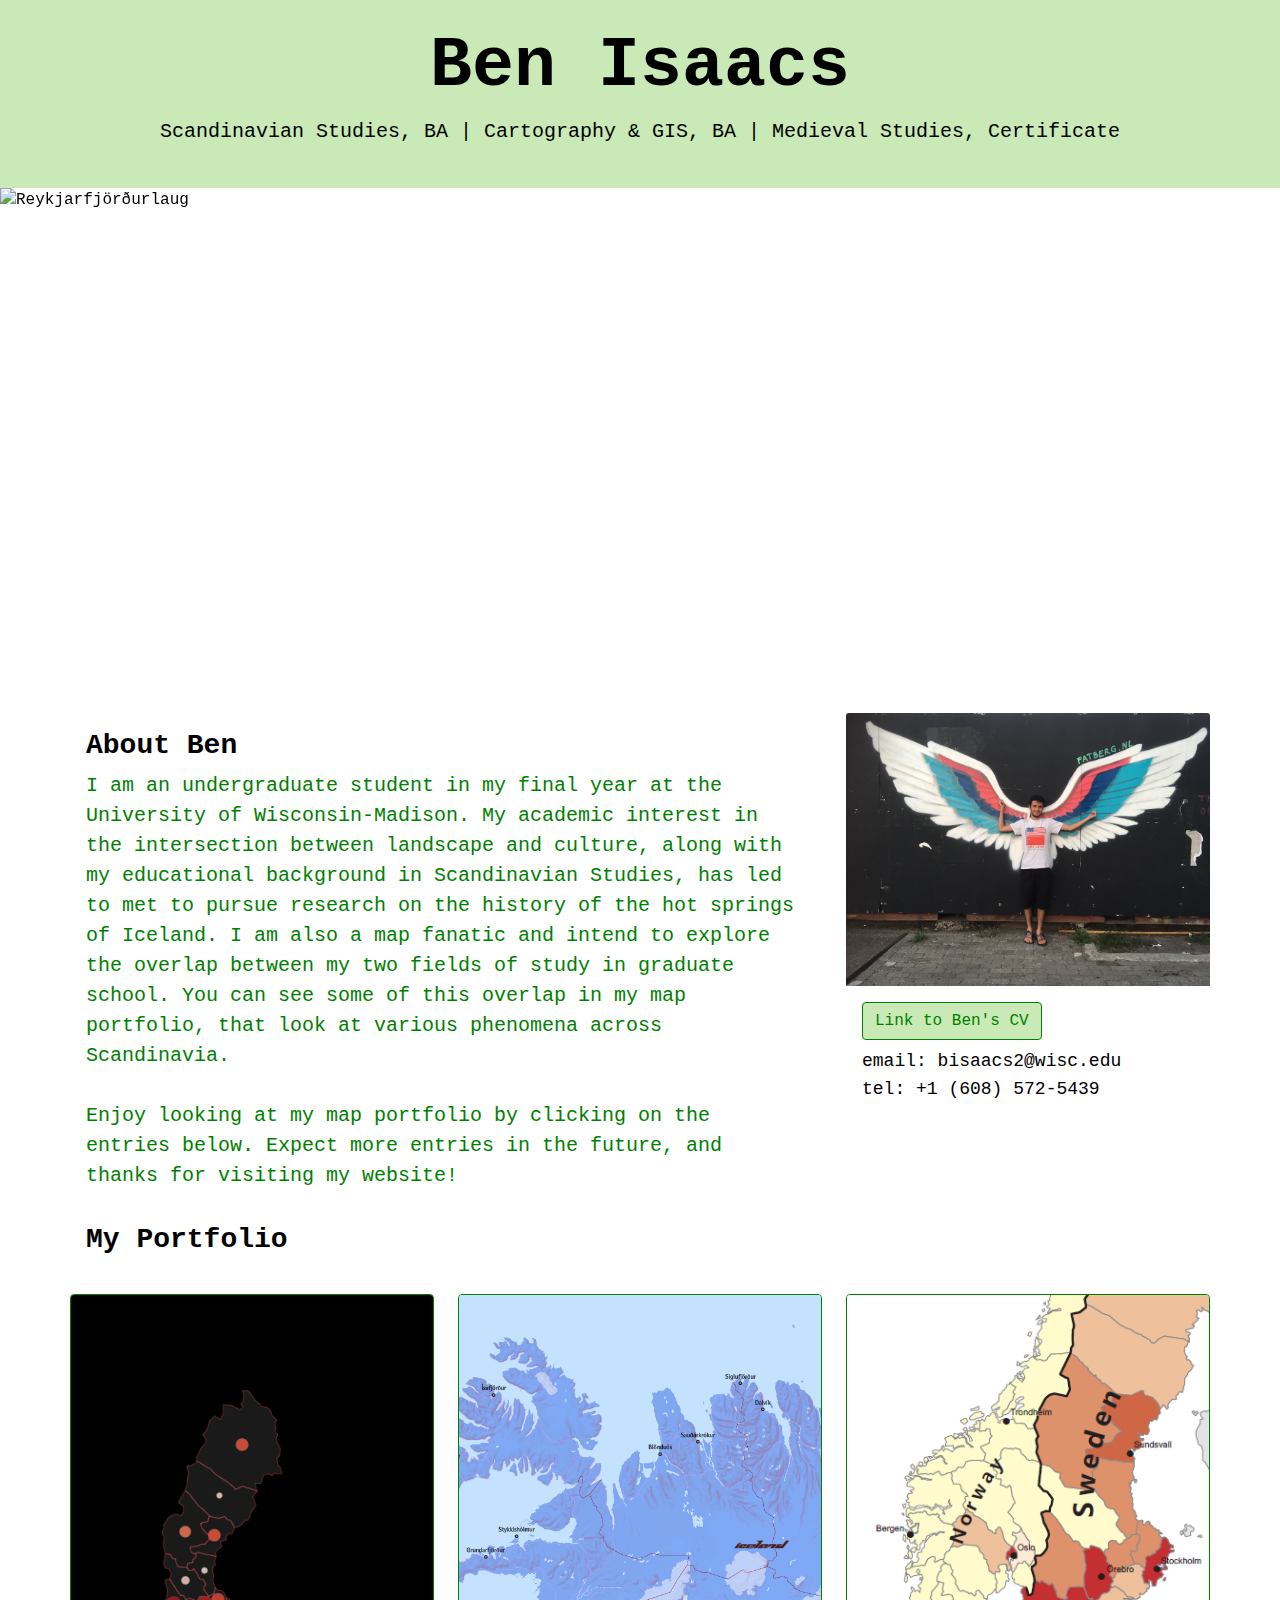
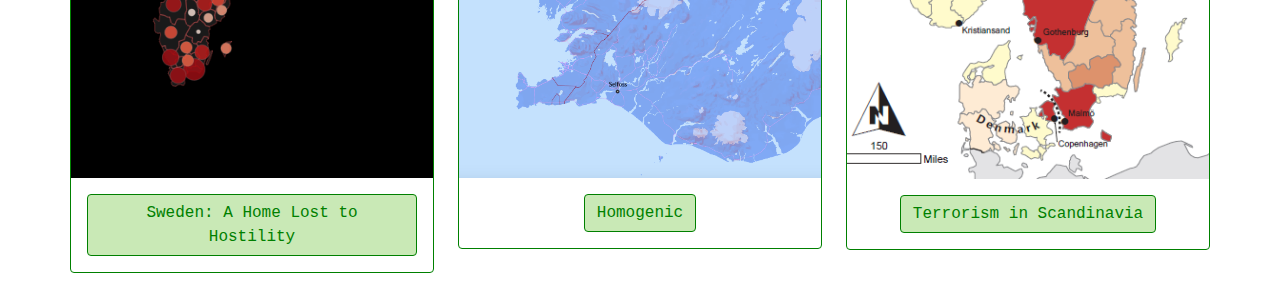
==== index.html @ cd7a8673 "Add files via upload" ====
<!DOCTYPE html>
<html lang="en">

<head>
    <meta charset="utf-8">
    <meta name="viewport" content="width=device-width, initial-scale=1">
    <meta name="keywords" content="maps, cartography"/>
	<title>Ben Isaacs</title>

    <!--put your Bootstrap stylesheet links below this comment and above style.css-->
    <link rel="stylesheet" href="css/bootstrap.min.css">
    <link rel="stylesheet" href="css/style.css">
</head>

<body>
	<div class="jumbotron">
		<div class="container">
            <h2>Ben Isaacs</h2>
            <p>Scandinavian Studies, BA | Cartography & GIS, BA | Medieval Studies, Certificate</p>
        </div>
    </div>
	<div id="carouselExampleIndicators" class="carousel slide" data-bs-ride="carousel">
  <div class="carousel-indicators">
    <button type="button" data-bs-target="#carouselExampleIndicators" data-bs-slide-to="0" class="active" aria-current="true" aria-label="Slide 1"></button>
    <button type="button" data-bs-target="#carouselExampleIndicators" data-bs-slide-to="1" aria-label="Slide 2"></button>
    <button type="button" data-bs-target="#carouselExampleIndicators" data-bs-slide-to="2" aria-label="Slide 3"></button>
  </div>
  <div class="carousel-inner">
    <div class="carousel-item active">
      <img src="assets/reykjarfjordurlaug.jpg" class="d-block w-100" alt="Reykjarfjörðurlaug">
    </div>
    <div class="carousel-item">
      <img src="assets/krossneslaug.jpg" class="d-block w-100" alt="Krossneslaug">
    </div>
    <div class="carousel-item">
      <img src="assets/skorradalur.jpg" class="d-block w-100" alt="Skorradalur">
    </div>
  </div>
  <button class="carousel-control-prev" type="button" data-bs-target="#carouselExampleIndicators" data-bs-slide="prev">
    <span class="carousel-control-prev-icon" aria-hidden="true"></span>
    <span class="visually-hidden">Previous</span>
  </button>
  <button class="carousel-control-next" type="button" data-bs-target="#carouselExampleIndicators" data-bs-slide="next">
    <span class="carousel-control-next-icon" aria-hidden="true"></span>
    <span class="visually-hidden">Next</span>
  </button>
</div>
	
    <div class="container">
        <div class="row">
			<div class="col-md-8">
				<div class="about-me-card">
					<div class="card-body">
						<h3 class="card-title">About Ben</h3>
							<p class="card-text">I am an undergraduate student in my final year at the University of Wisconsin-Madison. My academic interest in the intersection between landscape and culture, along with my educational background in Scandinavian Studies, has led to met to pursue research on the history of the hot springs of Iceland. I am also a map fanatic and intend to explore the overlap between my two fields of study in graduate school. You can see some of this overlap in my map portfolio, that look at various phenomena across Scandinavia.<br>
							<br>
							Enjoy looking at my map portfolio by clicking on the entries below. Expect more entries in the future, and thanks for visiting my website!</p>
					</div>
				</div>
			</div>
			<div class="col-md-4">
				<div class="image-card">
					<img class="card-img-top" src="assets/me-amsterdam.jpg" alt="Ben in Amsterdam">
					<div class="card-body">
						<a href="assets/BenIsaacs-CV.pdf" class="btn btn-primary">Link to Ben's CV</a>
						<br>
						<p class="image-card-text">email: bisaacs2@wisc.edu<br>
						<br>
						tel: +1 (608) 572-5439</p>
					</div>
				</div>
			</div>
		</div>
		<div class="row">
			<div class="col-md-12">
				<div class="content-card">
					<div class="card-body">
						<h3 class="card-title">My Portfolio</h3>
					</div>
				</div>
			</div>
		</div>
		<div class="row">
			<div class="col-md-4">
                <div class="card">
                    <a href="portfolio/colombia.html">
                        <img class="card-img-top" src="assets/sweden-terrorism-thumbnail.png" alt="sweden refugees infographic">
					</a>
                    <div class="card-body">
                        <a href="sweden.html" class="btn btn-primary">Sweden: A Home Lost to Hostility</a>
                    </div>
                </div>
            </div>
            <div class="col-md-4">
                <div class="card">
                    <a href="portfolio/childcare.html">
                        <img class="card-img-top" src="assets/iceland-thumbnail.png" alt="iceland map"></a>
                    <div class="card-body">
                        <a href="homogenic.html" class="btn btn-primary">Homogenic</a>
                    </div>
                </div>
            </div>
            <div class="col-md-4">
                <div class="card">
                    <a href="portfolio/india.html">
                        <img class="card-img-top" src="assets/terrorism-in-scandinavia-thumbnail.png" alt="terrorism in scandinavia map"></a>
                    <div class="card-body">
                        <a href="terrorism.html" class="btn btn-primary">Terrorism in Scandinavia</a>
                    </div>
                </div>
            </div>
        </div>
    </div>

    <!--put your external script links here-->
    <script type="text/javascript" src="lib/jquery-3.5.1.min.js"></script>
    <script type="text/javascript" src="lib/bootstrap.min.js"></script>
</body>

</html>
---- css/style.css ----
/*** JUMBOTRON ***/

.jumbotron {
    background-color: #c9e9b6;
    text-align: center;
    color:black;
    padding: 0%;
    border-radius: 0px;
}

.jumbotron h2 {
    font-size: 70px;
    font-weight: bold;
}

.img-responsive{
    width:100%;
}

.carousel-inner{
	height:500px;
}
/*** CARD ***/

.card {
    background-color: #fff;
    border-color: green;
    border-width: 1px;
    width: 100%;
	
	text-align: center;
}

.about-me-card {
	background-color: #fff;
	border-color: #cccccc;
	border-width: 1px;
	width: 100%;
}

.card-title {
	font-weight: bold;
}

.card-text {
	color: green;
}

.portfolio-description{
	color: green;
}

.image-card {
	background-color: #fff;
	border-color: #cccccc;
	border-width: 1px;
	width: 100%;
}

.content-card {
	background-color: #fff;
	border-color: #cccccc;
	border-width: 1px;
	width: 100%;
	margin-bottom: 14px;
}

.card:hover {
    border-color: #ebd122;
}

.center {
	display: block;
	margin-left: auto;
	margin-right: auto;
	width: 60%;
}

/*** Basic Text Styles ***/



#about-world {
    max-height: 200px;
}

.resume h3 {
    font-weight: bold;
}

.btn-primary {
	background-color: #c9e9b6;
	border-color: green;
	font-family: 'Courier', monospace;
	color: green;
}

hr {
    border-color: white;
    border-width: 2px;
}

p {
    font-size: 20px;
}

a {
    color: #863ee3;
}

a:hover {
    color: #ebd122;
}

.container{
    padding:25px 0;
}

body {

    font-family: 'Courier', monospace;
    background-color: #fff;
    color: black;
}

.image-card-text {
	margin-top: 14px;
	font-size: 18px;
	line-height: 14px;
}

.portfolio-title{
	font-weight: bold;
}

.tech-card-text {
	margin-top: 14px;
	font-size: 18px;
	line-height: 14px;
}
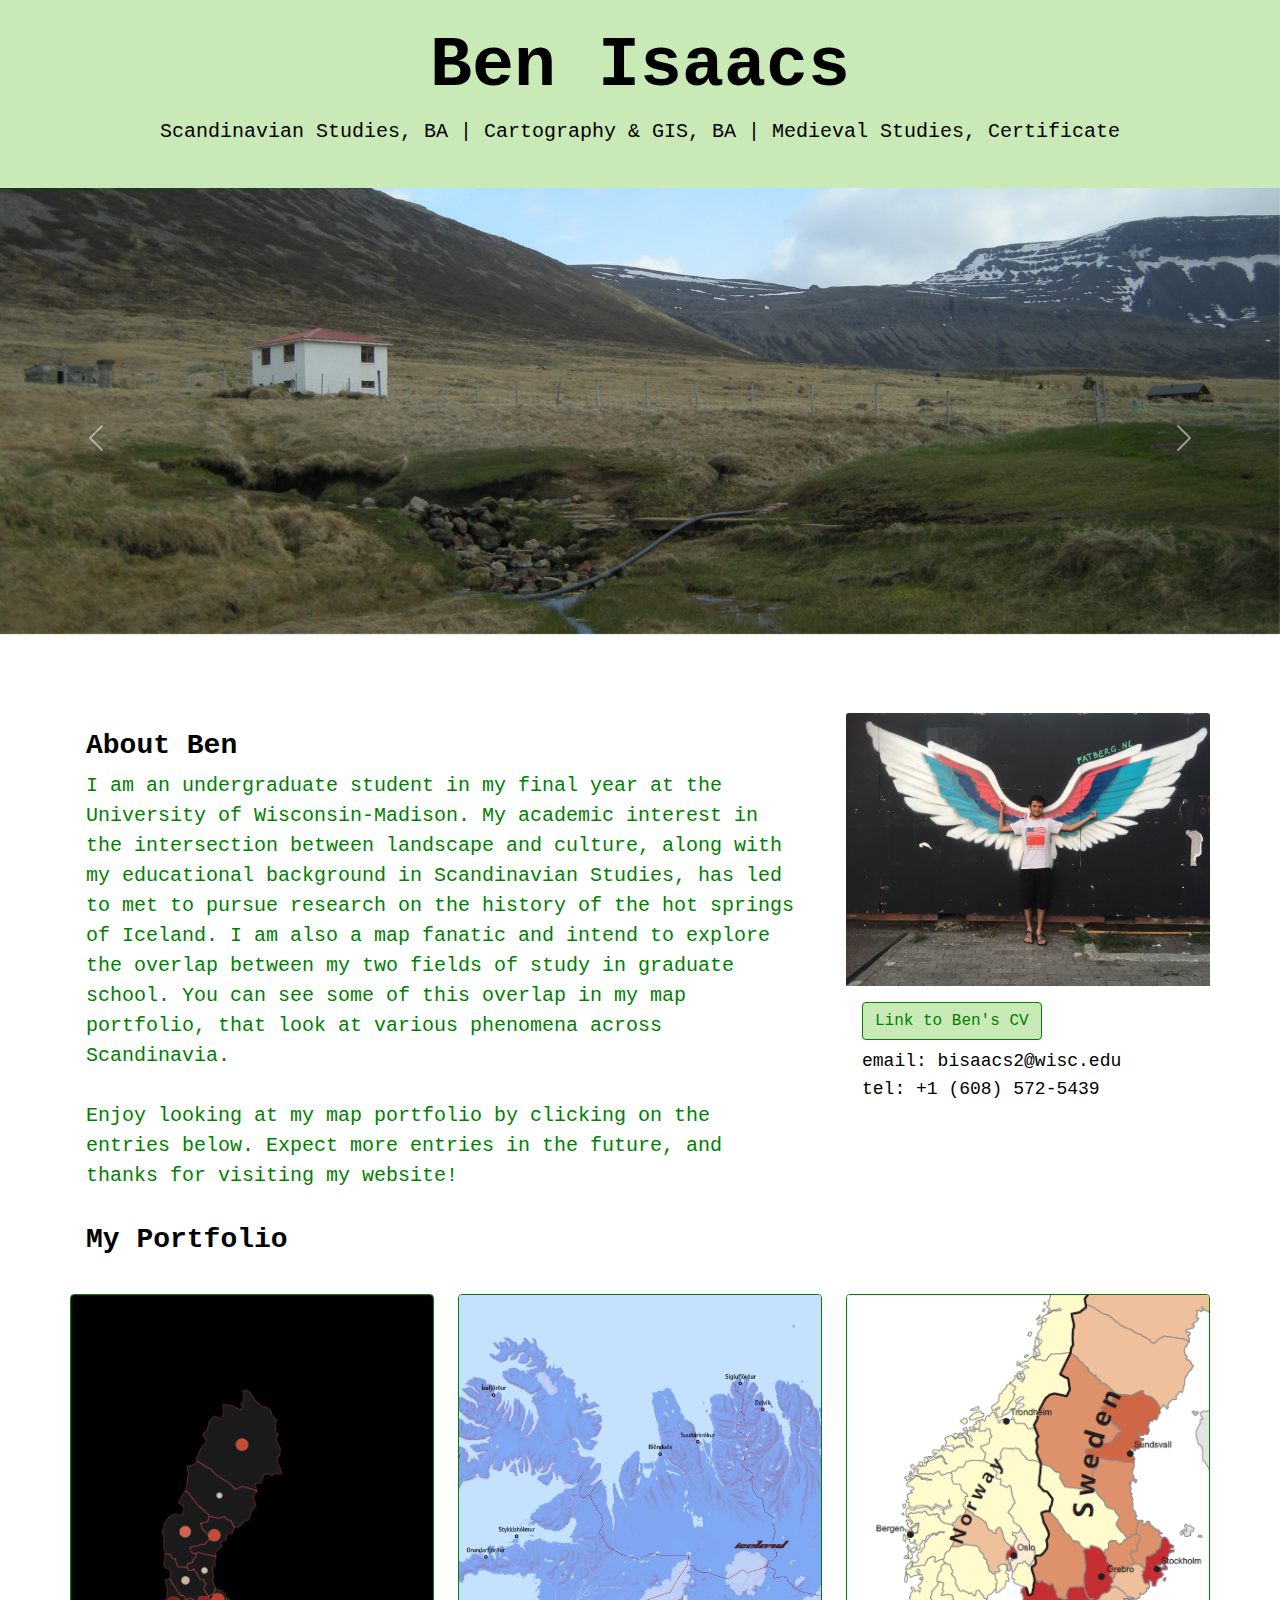
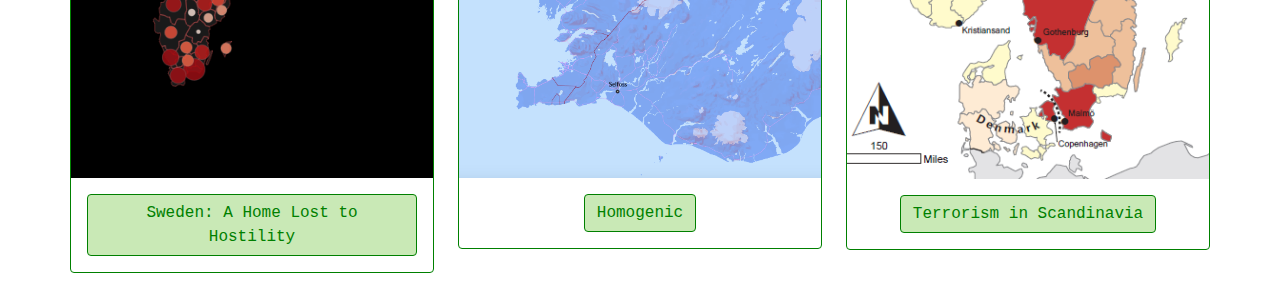
==== commit c330dc70: "Add files via upload" ====
--- a/index.html
+++ b/index.html
@@ -27,13 +27,13 @@
   </div>
   <div class="carousel-inner">
     <div class="carousel-item active">
-      <img src="assets/reykjarfjordurlaug.jpg" class="d-block w-100" alt="Reykjarfjörðurlaug">
+      <img src="assets/reykjarfjordurlaug.JPG" class="d-block w-100" alt="Reykjarfjörðurlaug">
     </div>
     <div class="carousel-item">
-      <img src="assets/krossneslaug.jpg" class="d-block w-100" alt="Krossneslaug">
+      <img src="assets/krossneslaug.JPG" class="d-block w-100" alt="Krossneslaug">
     </div>
     <div class="carousel-item">
-      <img src="assets/skorradalur.jpg" class="d-block w-100" alt="Skorradalur">
+      <img src="assets/skorradalur.JPG" class="d-block w-100" alt="Skorradalur">
     </div>
   </div>
   <button class="carousel-control-prev" type="button" data-bs-target="#carouselExampleIndicators" data-bs-slide="prev">
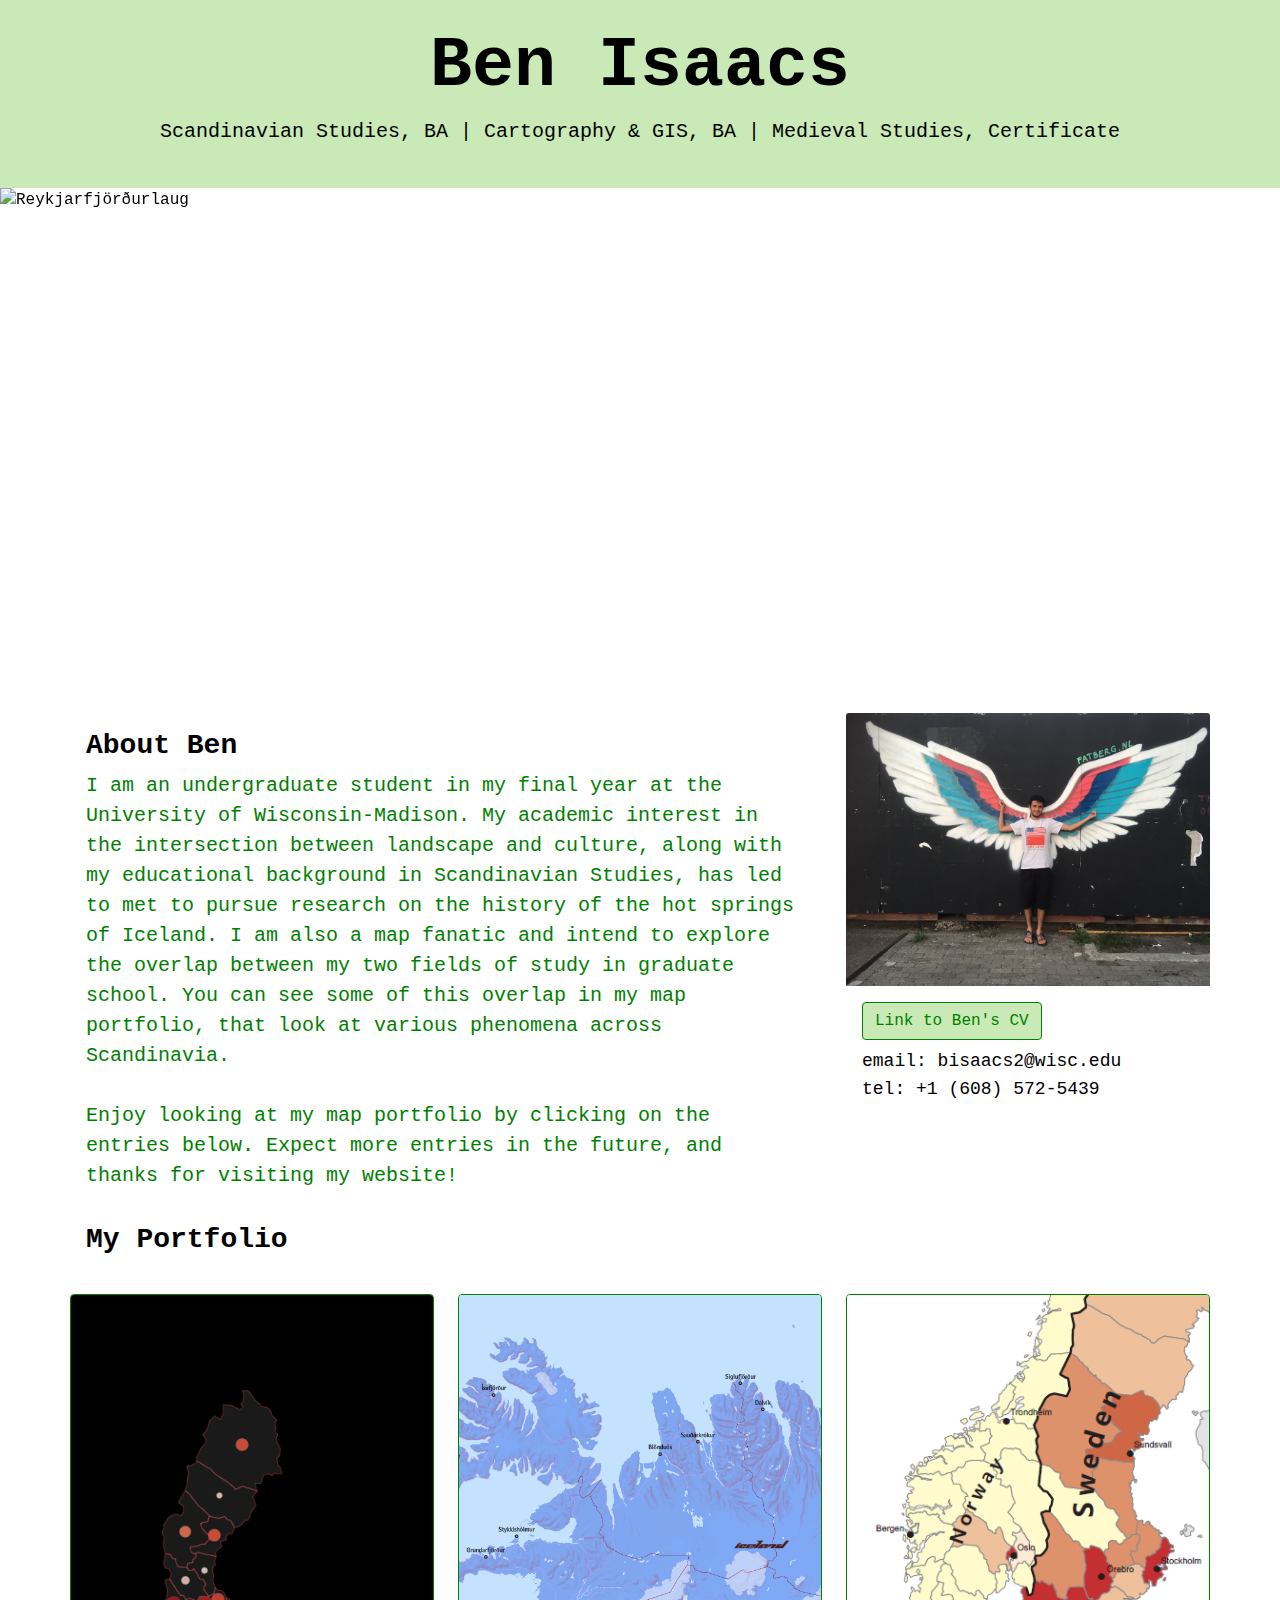
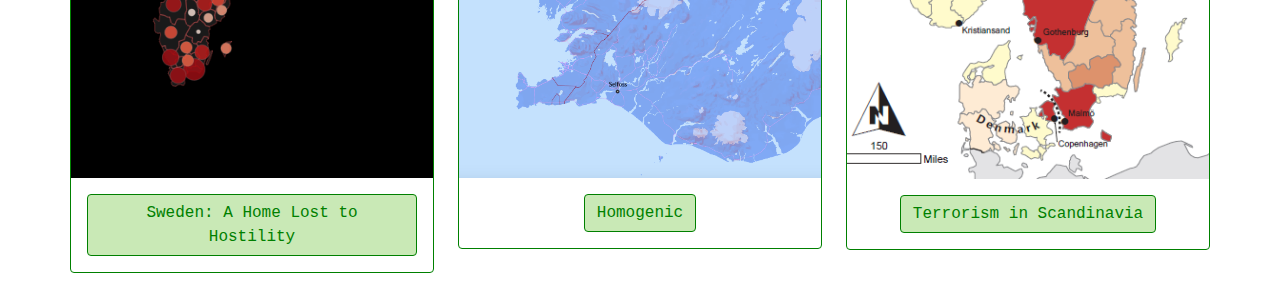
==== commit a82dd6ed: "Add files via upload" ====
--- a/index.html
+++ b/index.html
@@ -27,13 +27,13 @@
   </div>
   <div class="carousel-inner">
     <div class="carousel-item active">
-      <img src="assets/reykjarfjordurlaug.JPG" class="d-block w-100" alt="Reykjarfjörðurlaug">
+      <img src="assets/reykjarfjordurlaug.jpg" class="d-block w-100" alt="Reykjarfjörðurlaug">
     </div>
     <div class="carousel-item">
-      <img src="assets/krossneslaug.JPG" class="d-block w-100" alt="Krossneslaug">
+      <img src="assets/krossneslaug.jpg" class="d-block w-100" alt="Krossneslaug">
     </div>
     <div class="carousel-item">
-      <img src="assets/skorradalur.JPG" class="d-block w-100" alt="Skorradalur">
+      <img src="assets/skorradalur.jpg" class="d-block w-100" alt="Skorradalur">
     </div>
   </div>
   <button class="carousel-control-prev" type="button" data-bs-target="#carouselExampleIndicators" data-bs-slide="prev">
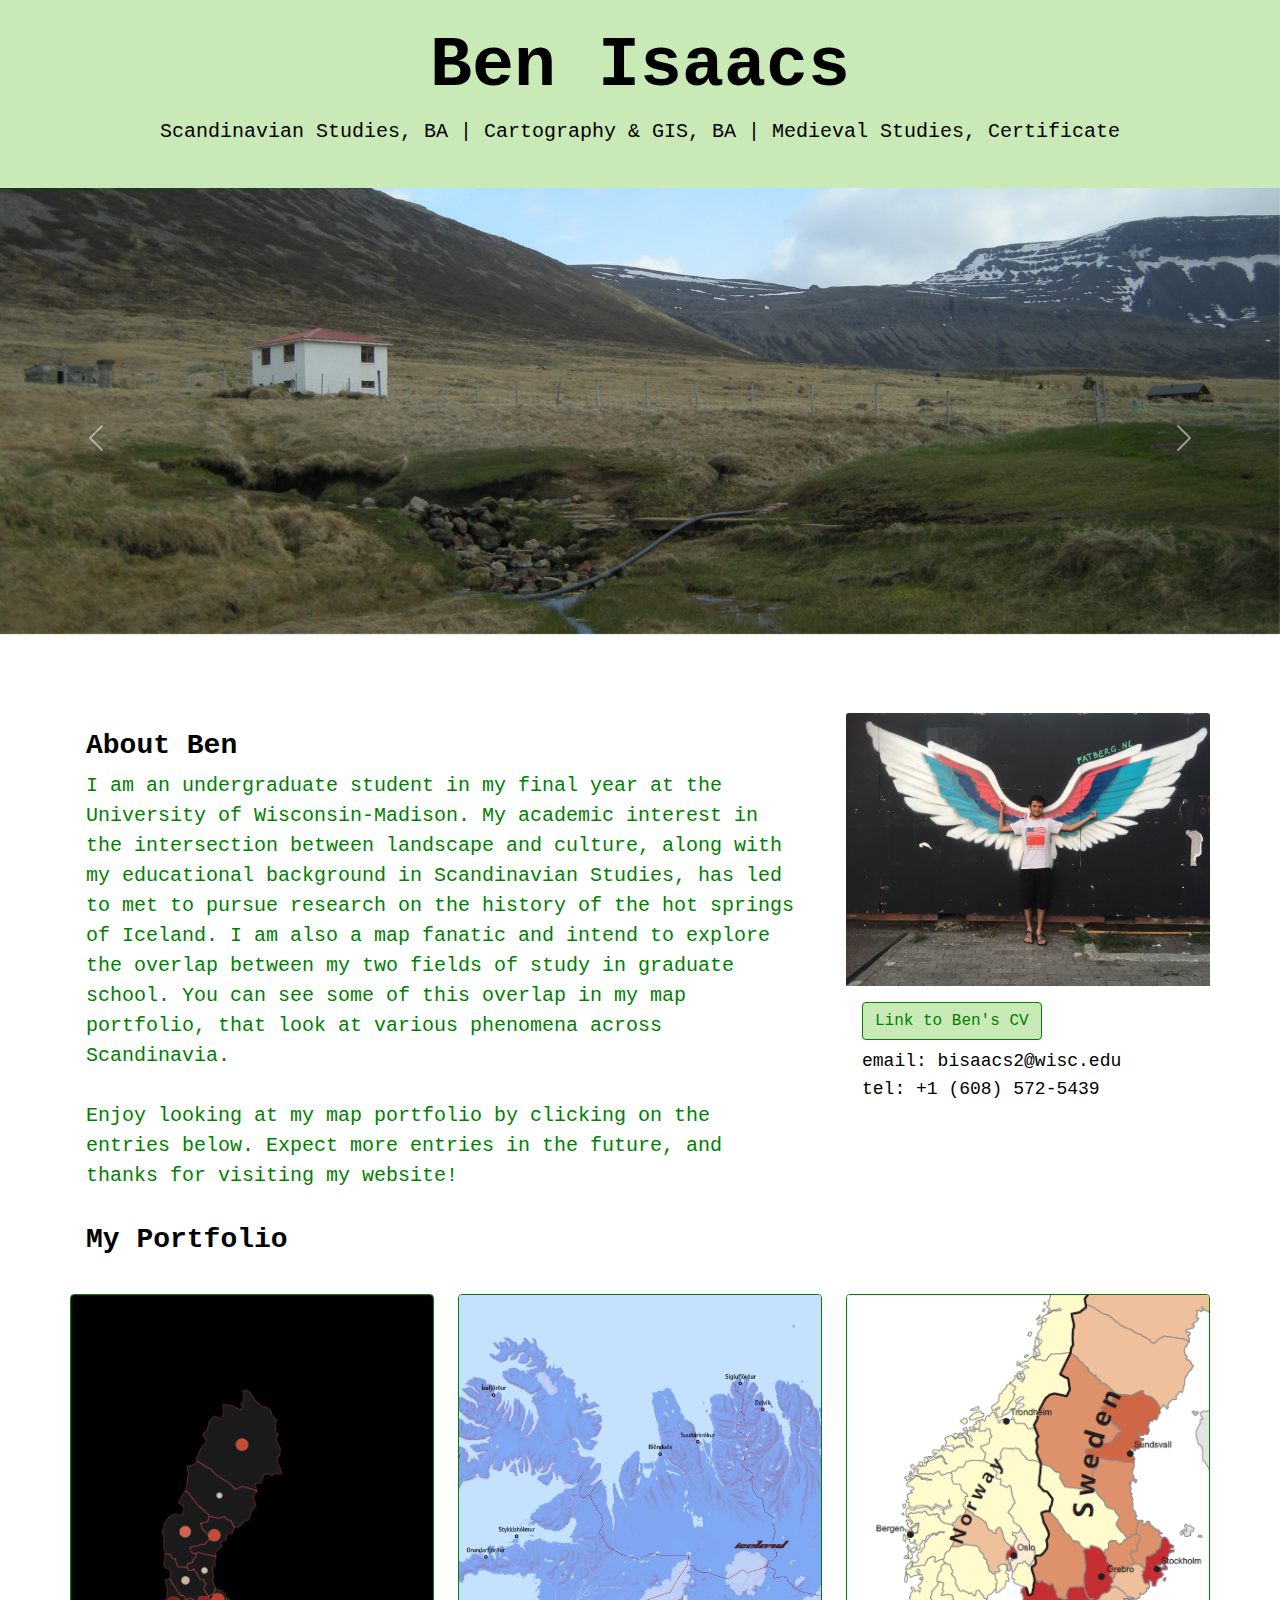
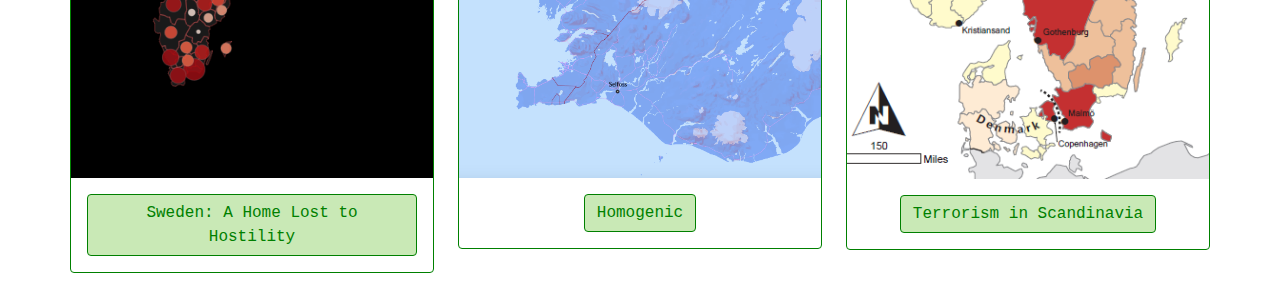
==== commit 86235877: "Add files via upload" ====
--- a/index.html
+++ b/index.html
@@ -27,13 +27,13 @@
   </div>
   <div class="carousel-inner">
     <div class="carousel-item active">
-      <img src="assets/reykjarfjordurlaug.jpg" class="d-block w-100" alt="Reykjarfjörðurlaug">
+      <img src="assets/reykjarfjordurlaug.JPG" class="d-block w-100" alt="Reykjarfjörðurlaug">
     </div>
     <div class="carousel-item">
-      <img src="assets/krossneslaug.jpg" class="d-block w-100" alt="Krossneslaug">
+      <img src="assets/krossneslaug.JPG" class="d-block w-100" alt="Krossneslaug">
     </div>
     <div class="carousel-item">
-      <img src="assets/skorradalur.jpg" class="d-block w-100" alt="Skorradalur">
+      <img src="assets/skorradalur.JPG" class="d-block w-100" alt="Skorradalur">
     </div>
   </div>
   <button class="carousel-control-prev" type="button" data-bs-target="#carouselExampleIndicators" data-bs-slide="prev">
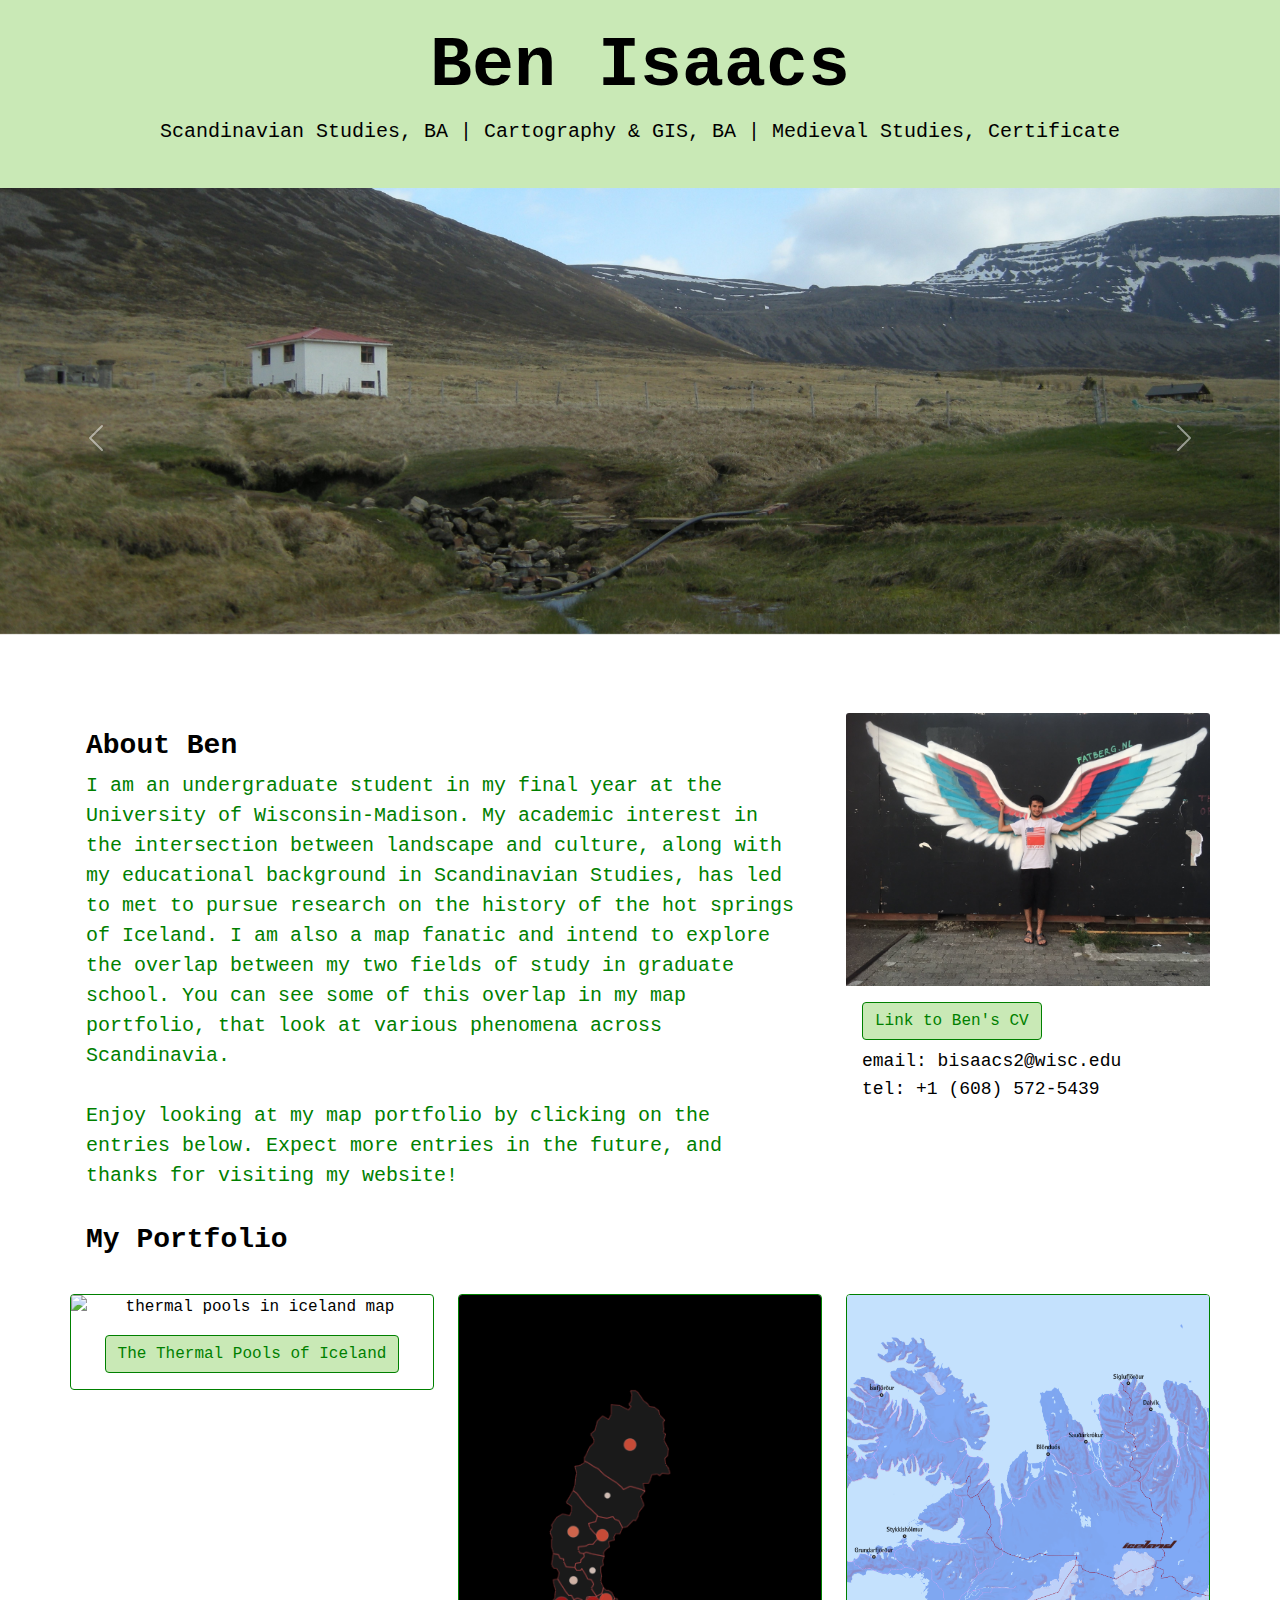
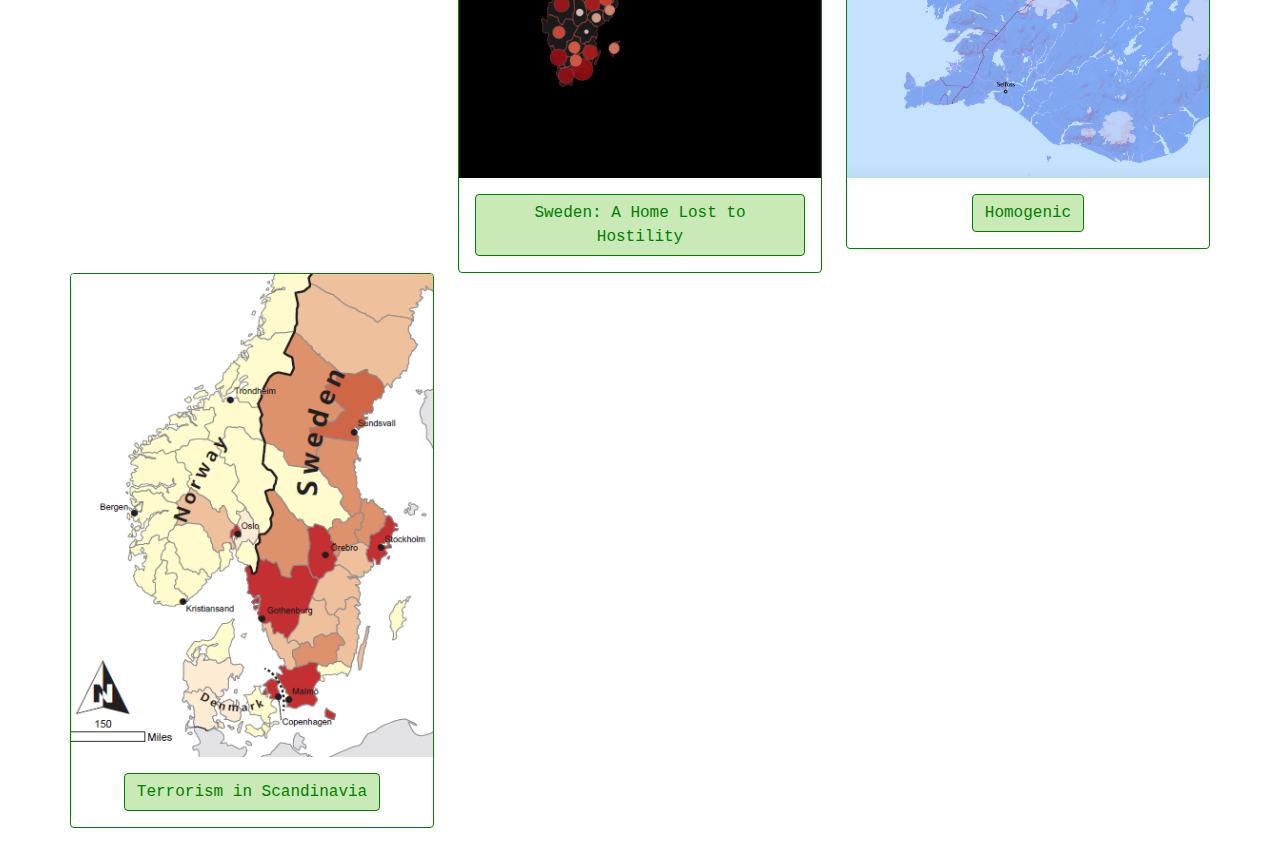
==== commit d86560b5: "Add files via upload" ====
--- a/index.html
+++ b/index.html
@@ -83,7 +83,17 @@
 		<div class="row">
 			<div class="col-md-4">
                 <div class="card">
-                    <a href="portfolio/colombia.html">
+                    
+                        <img class="card-img-top" src="assets/iceland_hotspring_map-01.png" alt="thermal pools in iceland map">
+					</a>
+                    <div class="card-body">
+                        <a href="thermalpools.html" class="btn btn-primary">The Thermal Pools of Iceland</a>
+                    </div>
+                </div>
+            </div>
+			<div class="col-md-4">
+                <div class="card">
+                    
                         <img class="card-img-top" src="assets/sweden-terrorism-thumbnail.png" alt="sweden refugees infographic">
 					</a>
                     <div class="card-body">
@@ -91,18 +101,21 @@
                     </div>
                 </div>
             </div>
+
             <div class="col-md-4">
                 <div class="card">
-                    <a href="portfolio/childcare.html">
+                    
                         <img class="card-img-top" src="assets/iceland-thumbnail.png" alt="iceland map"></a>
                     <div class="card-body">
                         <a href="homogenic.html" class="btn btn-primary">Homogenic</a>
                     </div>
                 </div>
             </div>
+		</div>
+		<div class="row">
             <div class="col-md-4">
                 <div class="card">
-                    <a href="portfolio/india.html">
+                    
                         <img class="card-img-top" src="assets/terrorism-in-scandinavia-thumbnail.png" alt="terrorism in scandinavia map"></a>
                     <div class="card-body">
                         <a href="terrorism.html" class="btn btn-primary">Terrorism in Scandinavia</a>
